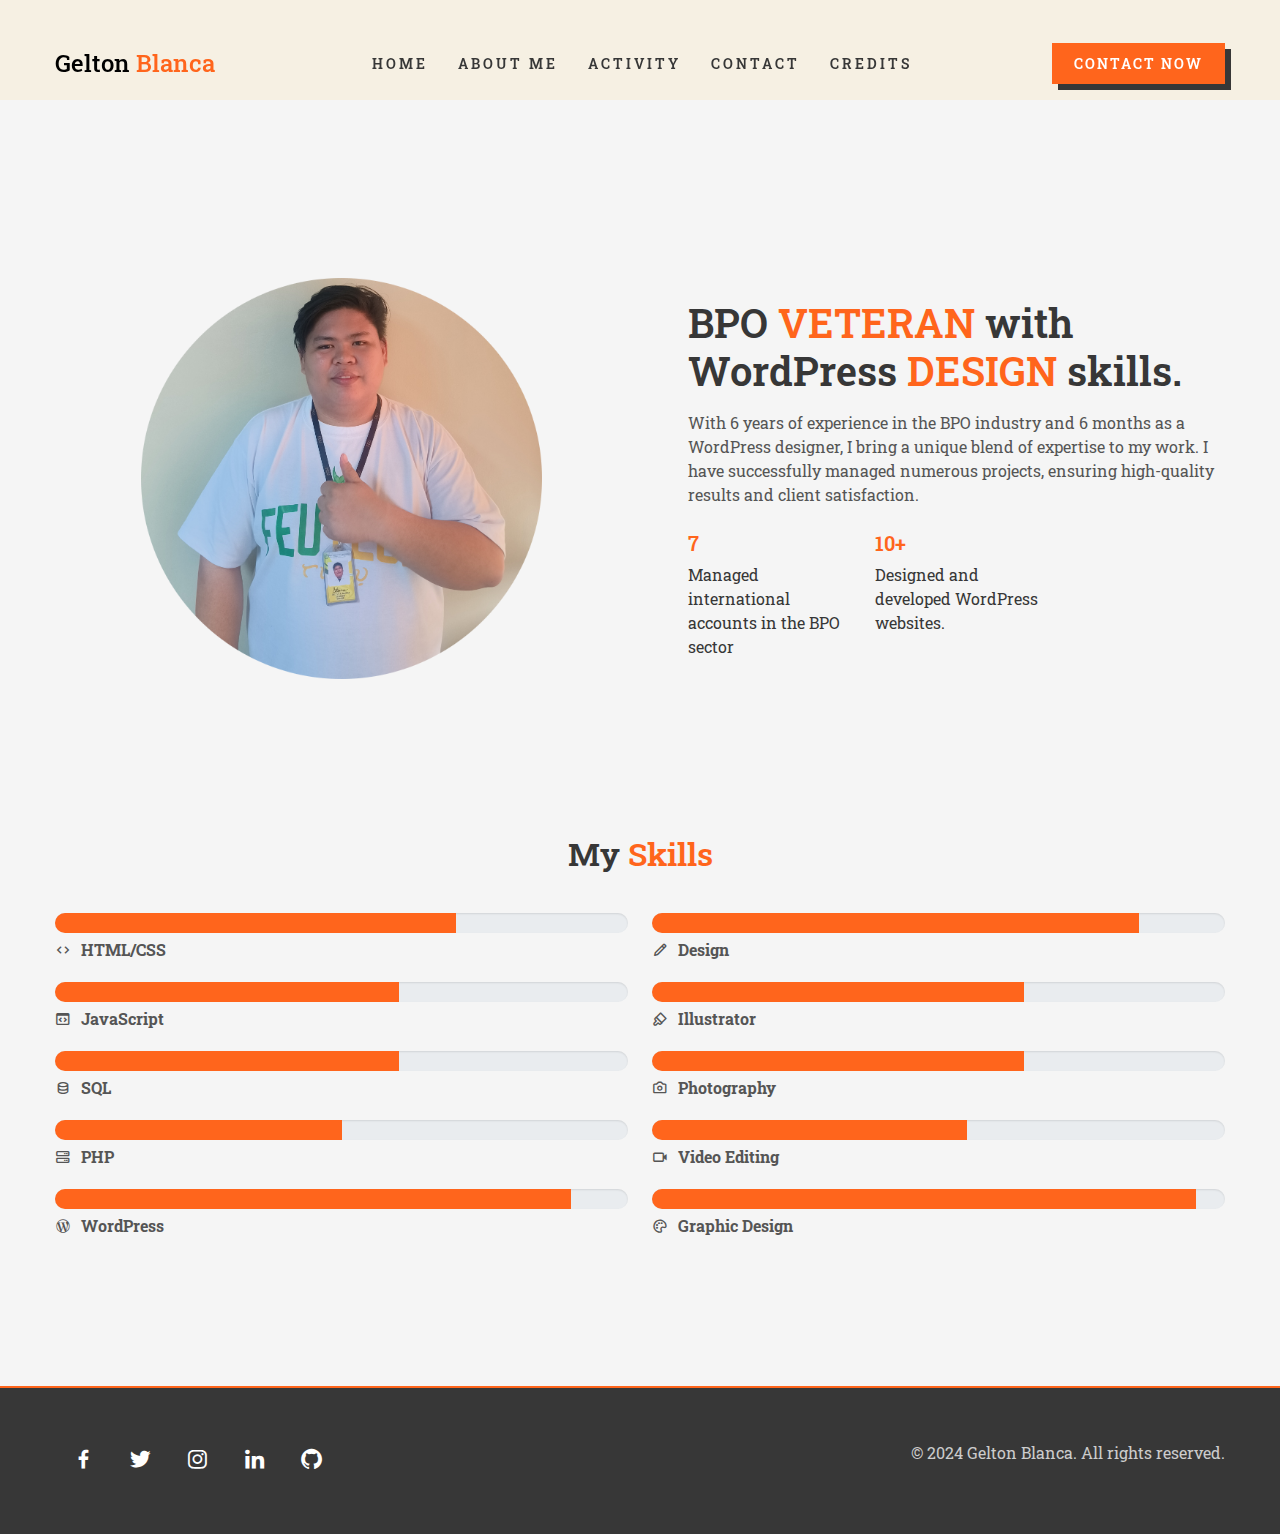
==== pages/About/index.html @ a40f0b9a "refractor( about me page, activity and contact) change the style of nav )" ====
<!DOCTYPE html>
<html lang="en">
<head>
    <meta charset="UTF-8">
    <meta name="viewport" content="width=device-width, initial-scale=1.0">

    <!-- Bootstrap CSS -->
    <link href="https://cdn.jsdelivr.net/npm/bootstrap@5.3.3/dist/css/bootstrap.min.css" rel="stylesheet" integrity="sha384-QWTKZyjpPEjISv5WaRU9OFeRpok6YctnYmDr5pNlyT2bRjXh0JMhjY6hW+ALEwIH" crossorigin="anonymous">
    <!--Boxicon-->
    <link href='https://unpkg.com/boxicons@2.1.4/css/boxicons.min.css' rel='stylesheet'>
    <!-- CSS only -->
    <link rel="stylesheet" href="./assets/css/style.css">

    <title>Personal Portfolio</title>
</head>
<body>
   <!--Header-->
   <header class="main-header">
    <nav class="navbar header-nav navbar-expand-lg">
        <div class="container">
            <!--LOGO-->
            <a href="#" class="navbar-brand">
                <h4 class="mb-0">Gelton <span class="text-primary">Blanca</span></h4>
            </a>

            <!--Menu-->
            <div class="collapse navbar-collapse justify-content-end" id="navbar-collapse-toggle">
                <ul class="navbar-nav mx-auto">
                    <li>
                        <a href="../../index.html" class="nav-link">Home</a>
                    </li>
                    <li>
                        <a href="./index.html" class="nav-link">About Me</a>
                    </li>
                    <li>
                        <a href="../Activity/index.html" class="nav-link">Activity</a>
                    </li>
                    <li>
                        <a href="../Contact/index.html" class="nav-link">Contact</a>
                    </li>
                    <li>
                        <a href="../Credits/index.html" class="nav-link">Credits</a>
                    </li>
                </ul>
            </div>

            <!--Button-->
            <div class="ms-auto d-none d-lg-block">
                <a class="colored-btn" href="#">Contact Now</a>
            </div>
            <!--Mobile-->
            <button class="navbar-toggler collapsed" type="button" 
            data-bs-toggle="collapse" 
            data-bs-target="#navbar-collapse-toggle">
            <span></span>
            <span></span>
            <span></span>
        </button>
        </div>
    </nav>
   </header>

   <!--Main-->
   <main>
    <section id="home" class="home-section bg-gray">
        <!--Card section-->
</div>
</main>
    <!--About-->
    <section id="About" class="about-section">
        <div class="container">
            <div class="row gy-5 align-items-center">
                <div class="col-lg-6 text-center">
                    <img src="./assets/img/about-page.png" class="img-fluid" alt="">
                </div>
                <div class="col-lg-6 ps-lg-5">
                    <div class="about-text">
                        <h3 class="h1 mb-3 text-dark fw-semibold">BPO <span class="text-primary">VETERAN</span> with WordPress <span class="text-primary">DESIGN</span> skills.</h3>
                        <p>With 6 years of experience in the BPO industry and 6 months as a WordPress designer, I bring a unique blend of expertise to my work. I have successfully managed numerous projects, ensuring high-quality results and client satisfaction.</p>
                        <div class="row pt-2">
                            <div class="col-6 col-md-4">
                                <h5 class="text-primary fw-semibold fs-4-mb-0">7</h5>
                                <span class="text-dark">Managed international accounts in the BPO sector</span>
                            </div>
                            <div class="col-6 col-md-4">
                                <h5 class="text-primary fw-semibold fs-4-mb-0">10+</h5>
                                <span class="text-dark">Designed and developed WordPress websites.</span>
                            </div>
                        </div>
                    </div>
                </div>
            </div>
        </div>
    </section>
   </main>

    <!--Skills Section with Progress Bars-->
    <section id="Progress-bar" class="progress-section">
        <div class="container">
            <div class="progress-heading text-center">
                <h2 class="text-dark fw-semibold">My <span class="text-primary">Skills</span></h2>
            </div>
            <div class="row">
                <!-- First Column -->
                <div class="col-md-6">
                    <div class="progress-container">
                        <div class="progress flex-grow-1">
                            <div class="progress-bar" role="progressbar" style="width: 70%;" aria-valuenow="70" aria-valuemin="0" aria-valuemax="100"></div>
                        </div>
                        <div class="progress-title">
                            <i class="bx bx-code"></i> HTML/CSS
                        </div>
                    </div>
                    <div class="progress-container">
                        <div class="progress flex-grow-1">
                            <div class="progress-bar" role="progressbar" style="width: 60%;" aria-valuenow="80" aria-valuemin="0" aria-valuemax="100"></div>
                        </div>
                        <div class="progress-title">
                            <i class="bx bx-code-block"></i> JavaScript
                        </div>
                    </div>
                    <div class="progress-container">
                        <div class="progress flex-grow-1">
                            <div class="progress-bar" role="progressbar" style="width: 60%;" aria-valuenow="60" aria-valuemin="0" aria-valuemax="100"></div>
                        </div>
                        <div class="progress-title">
                            <i class="bx bx-data"></i> SQL
                        </div>
                    </div>
                    <div class="progress-container">
                        <div class="progress flex-grow-1">
                            <div class="progress-bar" role="progressbar" style="width: 50%;" aria-valuenow="50" aria-valuemin="0" aria-valuemax="100"></div>
                        </div>
                        <div class="progress-title">
                            <i class="bx bx-server"></i> PHP
                        </div>
                    </div>
                    <div class="progress-container">
                        <div class="progress flex-grow-1">
                            <div class="progress-bar" role="progressbar" style="width: 90%;" aria-valuenow="90" aria-valuemin="0" aria-valuemax="100"></div>
                        </div>
                        <div class="progress-title">
                            <i class='bx bxl-wordpress'></i> WordPress
                        </div>
                    </div>
                </div>

                <!-- Second Column -->
                <div class="col-md-6">
                    <div class="progress-container">
                        <div class="progress flex-grow-1">
                            <div class="progress-bar" role="progressbar" style="width: 85%;" aria-valuenow="85" aria-valuemin="0" aria-valuemax="100"></div>
                        </div>
                        <div class="progress-title">
                            <i class="bx bx-pencil"></i> Design
                        </div>
                    </div>
                    <div class="progress-container">
                        <div class="progress flex-grow-1">
                            <div class="progress-bar" role="progressbar" style="width: 65%;" aria-valuenow="75" aria-valuemin="0" aria-valuemax="100"></div>
                        </div>
                        <div class="progress-title">
                            <i class="bx bx-brush"></i> Illustrator
                        </div>
                    </div>
                    <div class="progress-container">
                        <div class="progress flex-grow-1">
                            <div class="progress-bar" role="progressbar" style="width: 65%;" aria-valuenow="65" aria-valuemin="0" aria-valuemax="100"></div>
                        </div>
                        <div class="progress-title">
                            <i class="bx bx-camera"></i> Photography
                        </div>
                    </div>
                    <div class="progress-container">
                        <div class="progress flex-grow-1">
                            <div class="progress-bar" role="progressbar" style="width: 55%;" aria-valuenow="55" aria-valuemin="0" aria-valuemax="100"></div>
                        </div>
                        <div class="progress-title">
                            <i class="bx bx-video"></i> Video Editing
                        </div>
                    </div>
                    <div class="progress-container">
                        <div class="progress flex-grow-1">
                            <div class="progress-bar" role="progressbar" style="width: 95%;" aria-valuenow="95" aria-valuemin="0" aria-valuemax="100"></div>
                        </div>
                        <div class="progress-title">
                            <i class="bx bx-palette"></i> Graphic Design
                        </div>
                    </div>
                </div>
            </div>
        </div>
    </section>

<!--Footer-->
<footer class="main-footer">
    <div class="container">
        <div class="row align-items-center">
            <div class="col-md-6 py-2">
                <div class="nav justify-content-center justify-content-md-start">
                    <a href="#" class="nav-link"><i class="bx bxl-facebook"></i></a>
                    <a href="#" class="nav-link"><i class="bx bxl-twitter"></i></a>
                    <a href="#" class="nav-link"><i class="bx bxl-instagram"></i></a>
                    <a href="#" class="nav-link"><i class="bx bxl-linkedin"></i></a>
                    <a href="#" class="nav-link"><i class="bx bxl-github"></i></a>
                </div>
            </div>
            <div class="col-md-6 py-2 text-center text-md-end">
                <p>&copy; 2024 Gelton Blanca. All rights reserved.</p>
            </div>
        </div>
    </div>
</footer>

    <!--Bootstrap JS-->
    <script src="https://cdn.jsdelivr.net/npm/bootstrap@5.3.3/dist/js/bootstrap.bundle.min.js" integrity="sha384-YvpcrYf0tY3lHB60NNkmXc5s9fDVZLESaAA55NDzOxhy9GkcIdslK1eN7N6jIeHz" crossorigin="anonymous"></script>
    <!--JQuery-->
    <script src="https://code.jquery.com/jquery-3.6.0.min.js"></script>
    <!--Custom JS-->
    <script src="./assets/js/script.js"></script>

</body>
</html>
---- pages/About/assets/css/style.css ----
@import url('https://fonts.googleapis.com/css2?family=Roboto+Slab:wght@100..900&display=swap');


:root{
    --primary-color: #FF651C;
    --dark-color: #373737;
}


body{
    font-family: "Roboto slab", sans-serif;
    font-weight: 400;
    color: #555;
    background-color: #f5f5f5;

}


img{
    max-width: 100%;
}


a{
    color: var(--primary-color);
    text-decoration: none;
}

a:hover{
    color: #CB612F;
    text-decoration: none;
}

.text-primary{
    color: var(--primary-color) !important;
}

.text-dark{
    color: var(--dark-color) !important;
}

/*Header*/

.main-header{
    position:fixed;
    top:0;
    left:0;
    right:0;
    z-index: 11;
    background:transparent;
    transition: 0.3s background;
}

.main-header .navbar{
    padding: 15px 0;
}

.main-header .navbar-nav > li {
    padding: 0 10px;
}

.main-header .navbar-nav > li > .nav-link{
    padding: 0 5px;
    line-height: 35px;
    font-weight: 600;
    text-transform: uppercase;
    font-size: 14px;
    color: var(--dark-color);
    letter-spacing: 3px;
    position:relative;
}


.main-header .navbar-nav > li > .nav-link:after {
    content: "";
    position: absolute;
    bottom: 0;
    right: 0;
    left: auto;
    width: 0;
    height: 2px;
    background: var(--primary-color);
    transition: ease all 0.3s;
}

.main-header .navbar-nav > li > .nav-link:hover {
    color: var(--primary-color)
}

.main-header .navbar-nav > li > .nav-link:hover:after{
    left: 0;
    right:auto;
    width: 100%;

}

@media(max-width: 991px) {
    .main-header .navbar-collapse{
        border-bottom: 2px solid rgba(55, 55, 55, 0.1);
        border-top: 2px solid rgba(55, 55, 55, 0.1);
        position: absolute;
        top: 100%;
        left: 0;
        right: 0;
        background: #fff;
    }
    .main-header .navbar-nav > li + li{
        border-top: 1px solid rgba(55, 55, 55, 0.1);
    }

    .main-header .navbar-nav > li > .nav-link{
        line-height: 50px;
    }

    .main-header .navbar-nav > li > .nav-link:after{
        display: none;
    }

    .main-header .navbar-toggler{
        display:flex;
        flex-direction: column;
        border: none;
        padding: 4px 9px;
        outline: none;
        box-shadow: none;
    }
    .main-header .navbar-toggler span{
        width:25px;
        height:3px;
        background: var(--dark-color);
        margin: 4px 0;
        transition: 0.3s
    }
}


.fixed-header {
    background: rgba(255,255,255,0.9);
    backdrop-filter: blur(10px);
    box-shadow: 0 0.125rem rgba(55, 55, 55, 0.7);

}

.colored-btn{
    padding: 8px 20px;
    border: 2px solid var(--primary-color);
    font-size: 14px;
    line-height: 1.5;
    text-decoration: none;
    font-weight: 600;
    letter-spacing: 2px;
    text-transform: uppercase;
    transition: ease all 0.3s;
    display:inline-block;
    background-color: var(--primary-color);
    color: #fff;
    box-shadow: 6px 6px 0 var(--dark-color);
}

.main-content-1{
    padding: 80px 0;

}

.colored-btn:hover{
    background-color: #fff;
    color: var(--primary-color);
    box-shadow: 6px 6px 0 var(--primary-color);
}

.bg-gray{
    background-color: rgba(254,196,72,0.1);
}

.bg-dark {
    background-color: var(--dark-color) !important;
}

main{
    position: relative;
    z-index: 1;
}

/*Home*/
.home-section {
    position:relative;
    overflow: hidden;
    padding-bottom: 100px;
}


/**Card Main**/

.container{
    max-width: 1200px;
    margin: 0 auto;
    padding: 28px 15px;
}

/*About*/
.about-section {
    position: relative;
    overflow: hidden;
    padding: 100px 0;
    padding-top: 150px;
    padding-bottom: 0px;
}

.about-section img{
    width: 70%;
}

@media screen and (max-width: 767px){
    .home-section .home-intro h6{
        margin: 0 0 20px;
    }
}

/*Skills*/
.progress-section {
    padding: 100px 0;
}

.progress-heading h2 {
    margin-bottom: 40px;
}

.progress-container {
    margin-bottom: 20px;
}

.progress-container .progress {
    height: 20px;
    background-color: #e9ecef;
    border-radius: 10px;
    overflow: hidden;
    box-shadow: inset 0 1px 2px rgba(0, 0, 0, 0.1);
}

.progress-bar {
    background-color: var(--primary-color);
    text-align: center;
    line-height: 20px;
    color: #fff;
}

.progress-title {
    margin-top: 5px;
    font-weight: bold;
    display: flex;
    align-items: center;
}

.progress-title i {
    margin-right: 10px;
}

/*Footer*/
.main-footer{
    background: var(--dark-color);
    padding-top: 10px;
    padding-bottom: 10px;
    border-top: 2px solid var(--primary-color);
    color: rgba(255, 255, 255, 0.75)
}

.main-footer a{
    color: #fff;
    font-size: 25px;
}

.main-footer a:hover{
    color: var(--primary-color);
}

.footer .nav a + a{
    margin-left:18px;
}
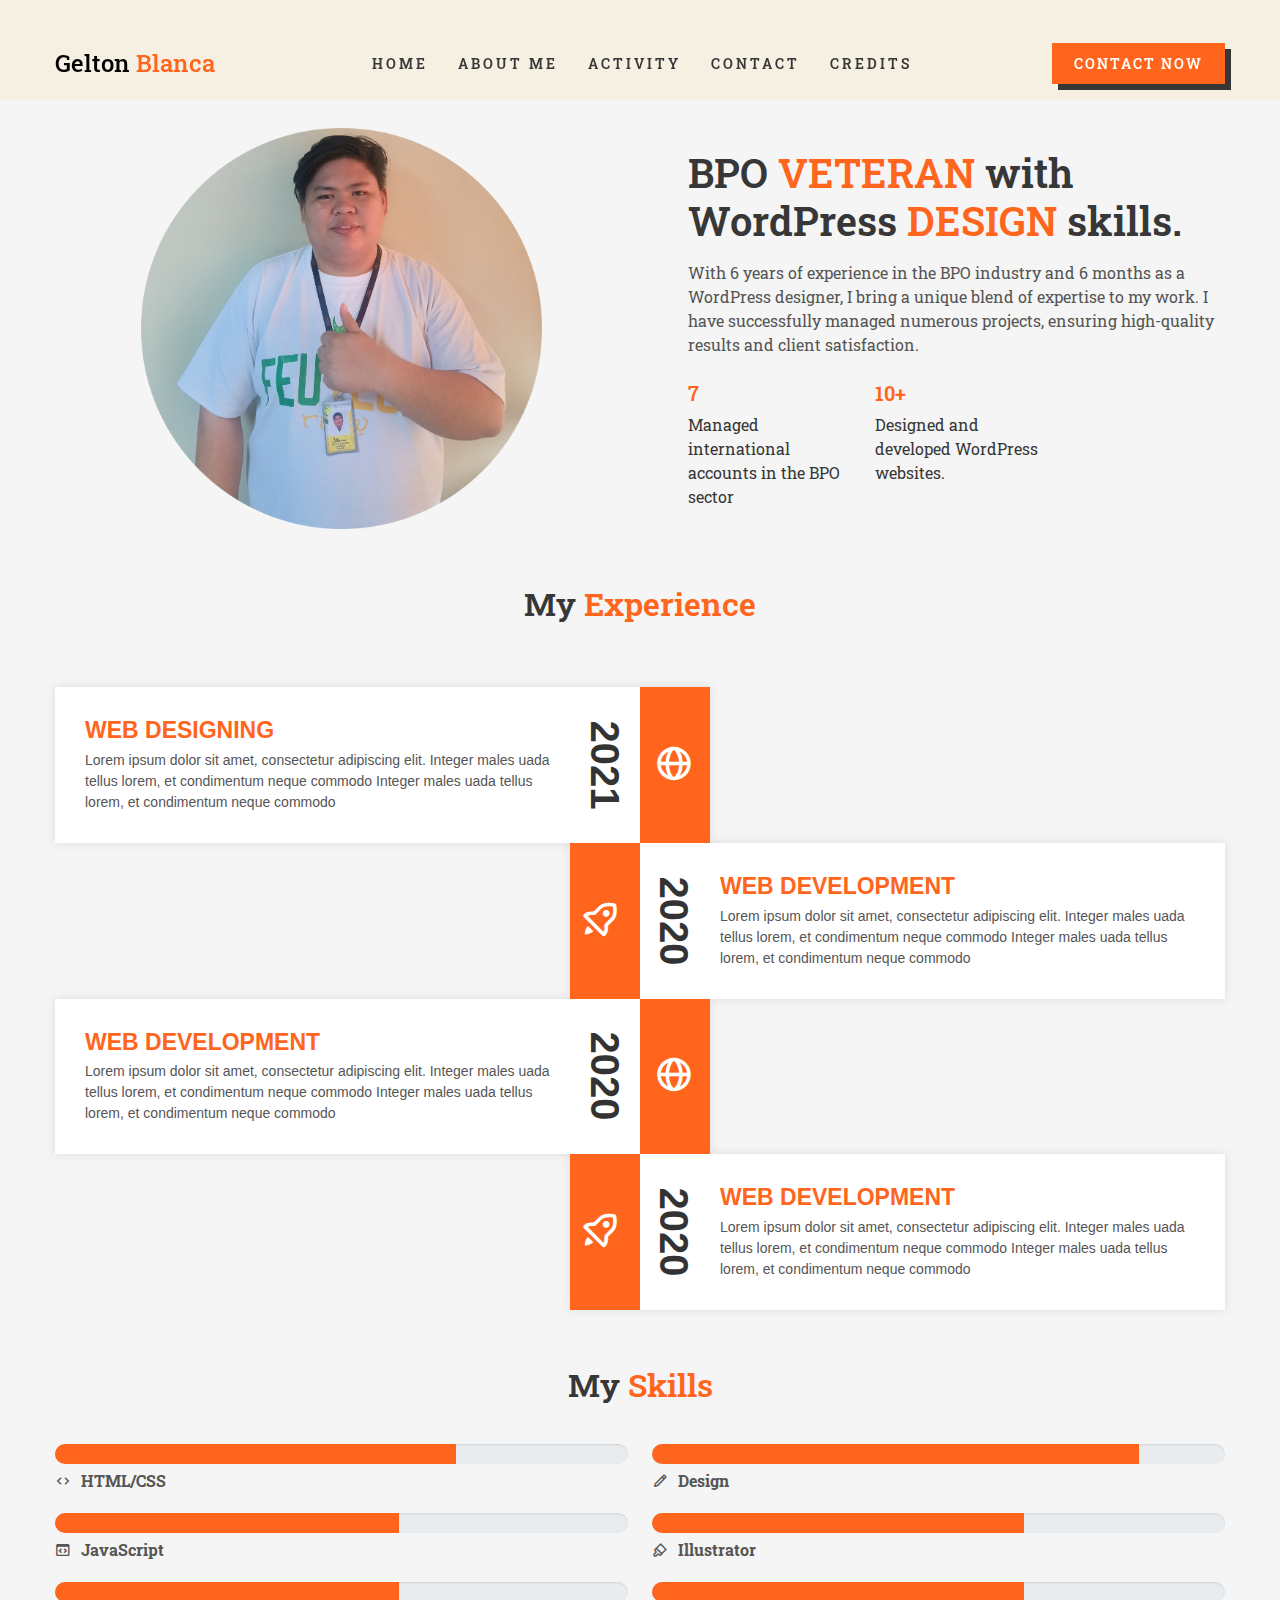
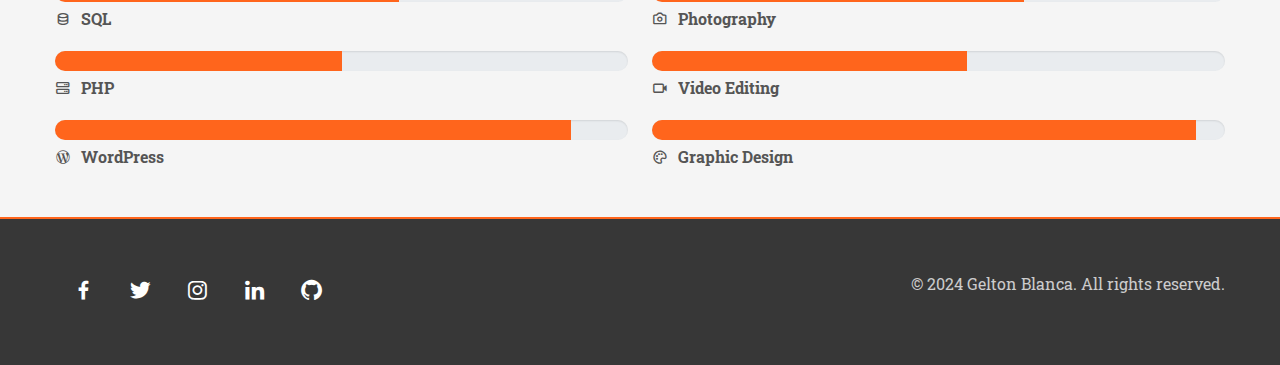
==== commit 776c4086: "refractor(about me page) adjust the padding, add timeline docs(readme) add reference,title,short des" ====
--- a/pages/About/index.html
+++ b/pages/About/index.html
@@ -93,6 +93,59 @@
         </div>
     </section>
    </main>
+   <div class="container">
+    <h2 class="text-dark fw-semibold text-center">My <span class="text-primary">Experience</span></h2>
+   </div>
+   
+<!--Experience-->
+<div class="container">
+ <div class="row">
+      <div class="col-md-12">
+            <div class="main-timeline">
+                 <div class="timeline">
+                      <a href="#" class="timeline-content">
+                            <div class="timeline-icon"><i class="bx bx-globe"></i></div>
+                            <div class="timeline-year">2021</div>
+                            <h3 class="title">Web Designing</h3>
+                            <p class="description">
+                                 Lorem ipsum dolor sit amet, consectetur adipiscing elit. Integer males uada tellus lorem, et condimentum neque commodo Integer males uada tellus lorem, et condimentum neque commodo
+                            </p>
+                      </a>
+                 </div>
+                 <div class="timeline">
+                      <a href="#" class="timeline-content">
+                            <div class="timeline-icon"><i class="bx bx-rocket"></i></div>    
+                            <div class="timeline-year">2020</div>
+                            <h3 class="title">Web Development</h3>
+                            <p class="description">
+                                 Lorem ipsum dolor sit amet, consectetur adipiscing elit. Integer males uada tellus lorem, et condimentum neque commodo Integer males uada tellus lorem, et condimentum neque commodo
+                            </p>
+                      </a>
+                 </div>
+                 <div class="timeline">
+                      <a href="#" class="timeline-content">
+                            <div class="timeline-icon"><i class="bx bx-globe"></i></div>
+                            <div class="timeline-year">2020</div>
+                            <h3 class="title">Web Development</h3>
+                            <p class="description">
+                                 Lorem ipsum dolor sit amet, consectetur adipiscing elit. Integer males uada tellus lorem, et condimentum neque commodo Integer males uada tellus lorem, et condimentum neque commodo
+                            </p>
+                      </a>
+                 </div>
+                 <div class="timeline">
+                      <a href="#" class="timeline-content">
+                            <div class="timeline-icon"><i class="bx bx-rocket"></i></div>    
+                            <div class="timeline-year">2020</div>
+                            <h3 class="title">Web Development</h3>
+                            <p class="description">
+                                 Lorem ipsum dolor sit amet, consectetur adipiscing elit. Integer males uada tellus lorem, et condimentum neque commodo Integer males uada tellus lorem, et condimentum neque commodo
+                            </p>
+                      </a>
+                 </div>
+            </div>
+      </div>
+ </div>
+</div>
 
     <!--Skills Section with Progress Bars-->
     <section id="Progress-bar" class="progress-section">
@@ -191,6 +244,8 @@
             </div>
         </div>
     </section>
+
+    
 
 <!--Footer-->
 <footer class="main-footer">
--- a/pages/About/assets/css/style.css
+++ b/pages/About/assets/css/style.css
@@ -201,8 +201,6 @@
 .about-section {
     position: relative;
     overflow: hidden;
-    padding: 100px 0;
-    padding-top: 150px;
     padding-bottom: 0px;
 }
 
@@ -217,9 +215,7 @@
 }
 
 /*Skills*/
-.progress-section {
-    padding: 100px 0;
-}
+
 
 .progress-heading h2 {
     margin-bottom: 40px;
@@ -253,6 +249,126 @@
 
 .progress-title i {
     margin-right: 10px;
+}
+
+/**Experience**/
+.main-timeline{ font-family: 'Poppins', sans-serif; }
+.main-timeline:after{
+    content: '';
+    display: block;
+    clear: both;
+}
+.main-timeline .timeline{
+    width: calc(50% + 70px);
+    margin: 0 5px 0 0;
+    box-shadow: 0 0 10px rgba(0,0,0,0.1);
+    float: left;
+}
+.main-timeline .timeline-content{
+    color: #555;
+    background: #fff;
+    min-height: 130px;
+    padding: 30px 150px 30px 30px;
+    border-top: none;
+    display: block;
+    position: relative;
+}
+.main-timeline .timeline-content:before{
+    content: "";
+    background-color: var(--primary-color);
+    height: 100%;
+    width: 70px;
+    position: absolute;
+    top: 0;
+    right: 0;
+}
+.main-timeline .timeline-content:hover{ text-decoration: none; }
+.main-timeline .timeline-icon{
+    color: #fff;
+    font-size: 40px;
+    line-height: 40px;
+    transform: translateY(-50%);
+    position: absolute;
+    top: 50%;
+    right: 16px;
+}
+.main-timeline .timeline-year{
+    color: #333;
+    font-size: 40px;
+    font-weight: 700;
+    line-height: 40px;
+    text-align: center;
+    transform: translateY(-50%) rotate(90deg);
+    position: absolute;
+    top: 50%;
+    right: 60px;
+}
+.main-timeline .title{
+    color: var(--primary-color);
+    font-size: 23px;
+    font-weight: 600;
+    text-transform: uppercase;
+    margin: 0 0 5px;
+}
+.main-timeline .description{
+    font-size: 14px;
+    margin: 0;
+}
+.main-timeline .timeline:nth-child(even){
+    float: right;
+    margin: 0 0 0 5px;
+}
+.main-timeline .timeline:nth-child(even) .timeline-content{ padding: 30px 30px 30px 150px; }
+.main-timeline .timeline:nth-child(even) .timeline-content:before{
+    right: auto;
+    left: 0;
+}
+.main-timeline .timeline:nth-child(even) .timeline-icon{
+    right: auto;
+    left: 10px;
+}
+.main-timeline .timeline:nth-child(even) .timeline-year{
+    right: auto;
+    left: 60px;
+}
+.main-timeline .timeline:nth-child(4n+2) .timeline-content:before{ background-color: var(--primary-color); }
+.main-timeline .timeline:nth-child(4n+2) .title{ color: var(--primary-color); }
+.main-timeline .timeline:nth-child(4n+3) .timeline-content:before{ background-color: var(--primary-color); }
+.main-timeline .timeline:nth-child(4n+3) .title{ color: var(--primary-color); }
+.main-timeline .timeline:nth-child(4n+4) .timeline-content:before{ background-color: var(--primary-color); }
+.main-timeline .timeline:nth-child(4n+4) .title{ color: var(--primary-color); }
+@media screen and (max-width:767px){
+    .main-timeline .timeline,
+    .main-timeline .timeline:nth-child(even){
+        width: 100%;
+        margin: 0 0 30px;
+    }
+}
+@media screen and (max-width:576px){
+    .main-timeline .timeline .timeline-content,
+    .main-timeline .timeline:nth-child(even) .timeline-content{
+        text-align: center;
+        padding: 130px 25px 25px;
+    }
+    .main-timeline .timeline .timeline-content:before,
+    .main-timeline .timeline:nth-child(even) .timeline-content:before{
+        height: 70px;
+        width: 100%;
+    }
+    .main-timeline .timeline-icon,
+    .main-timeline .timeline:nth-child(even) .timeline-icon{
+        transform: translateY(0) translateX(-50%);
+        top: 16px;
+        left: 50%;
+        right: auto;
+    }
+    .main-timeline .timeline-year,
+    .main-timeline .timeline:nth-child(even) .timeline-year{
+        transform: translateY(0) translateX(-50%);
+        top: 80px;
+        left: 50%;
+        right: auto;
+    }
 }
 
 /*Footer*/
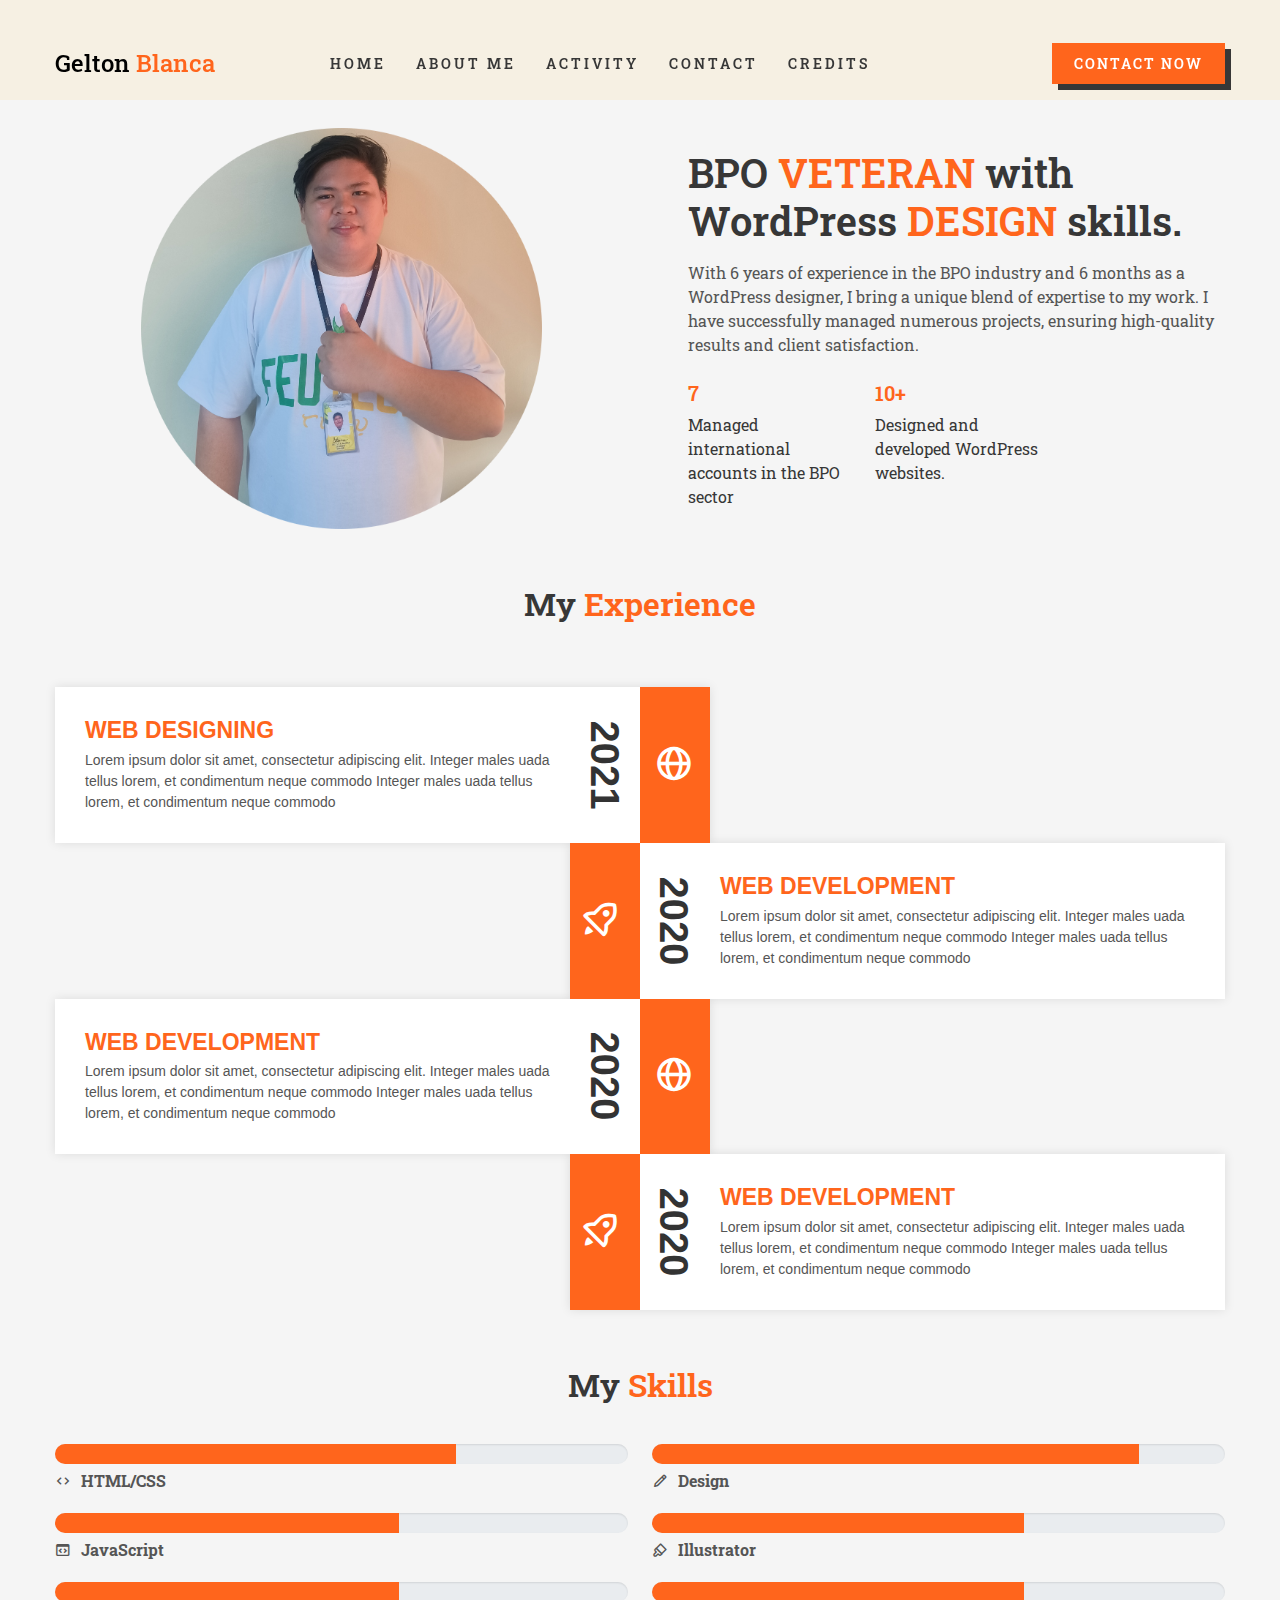
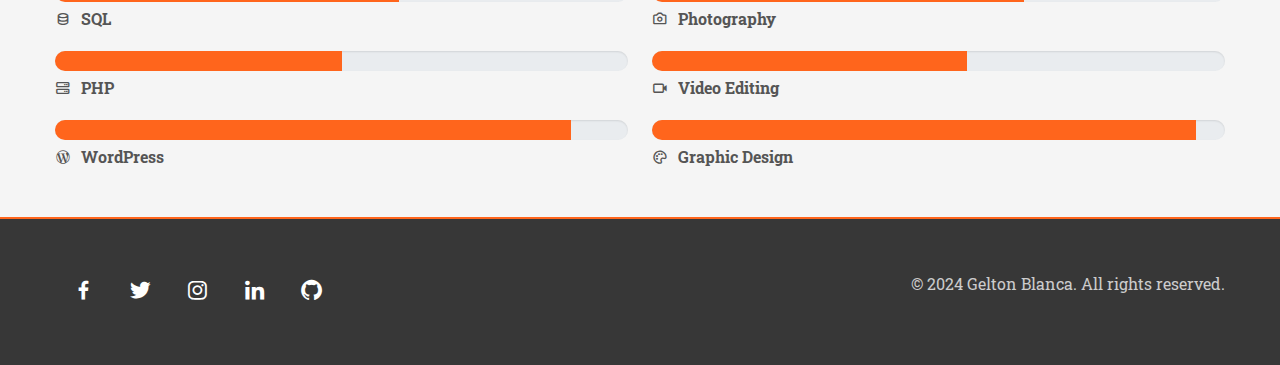
==== commit 44ed3e8a: "-refractor(landing page,About, update the links for footer" ====
--- a/pages/About/index.html
+++ b/pages/About/index.html
@@ -11,7 +11,7 @@
     <!-- CSS only -->
     <link rel="stylesheet" href="./assets/css/style.css">
 
-    <title>Personal Portfolio</title>
+    <title>AWS Landing Page</title>
 </head>
 <body>
    <!--Header-->
@@ -42,7 +42,7 @@
                         <a href="../Credits/index.html" class="nav-link">Credits</a>
                     </li>
                 </ul>
-            </div>
+            </section>
 
             <!--Button-->
             <div class="ms-auto d-none d-lg-block">
@@ -64,8 +64,8 @@
    <main>
     <section id="home" class="home-section bg-gray">
         <!--Card section-->
-</div>
-</main>
+        </section>
+        </main>
     <!--About-->
     <section id="About" class="about-section">
         <div class="container">
@@ -253,11 +253,11 @@
         <div class="row align-items-center">
             <div class="col-md-6 py-2">
                 <div class="nav justify-content-center justify-content-md-start">
-                    <a href="#" class="nav-link"><i class="bx bxl-facebook"></i></a>
-                    <a href="#" class="nav-link"><i class="bx bxl-twitter"></i></a>
-                    <a href="#" class="nav-link"><i class="bx bxl-instagram"></i></a>
-                    <a href="#" class="nav-link"><i class="bx bxl-linkedin"></i></a>
-                    <a href="#" class="nav-link"><i class="bx bxl-github"></i></a>
+                    <a href="https://www.facebook.com/gelton.blanca" class="nav-link"><i class="bx bxl-facebook"></i></a>
+                    <a href="https://x.com/blanca8901" class="nav-link"><i class="bx bxl-twitter"></i></a>
+                    <a href="https://www.instagram.com/gellyton_/" class="nav-link"><i class="bx bxl-instagram"></i></a>
+                    <a href="https://www.linkedin.com/in/gelton-blanca-500a201a8/" class="nav-link"><i class="bx bxl-linkedin"></i></a>
+                    <a href="https://github.com/blanca890" class="nav-link"><i class="bx bxl-github"></i></a>
                 </div>
             </div>
             <div class="col-md-6 py-2 text-center text-md-end">
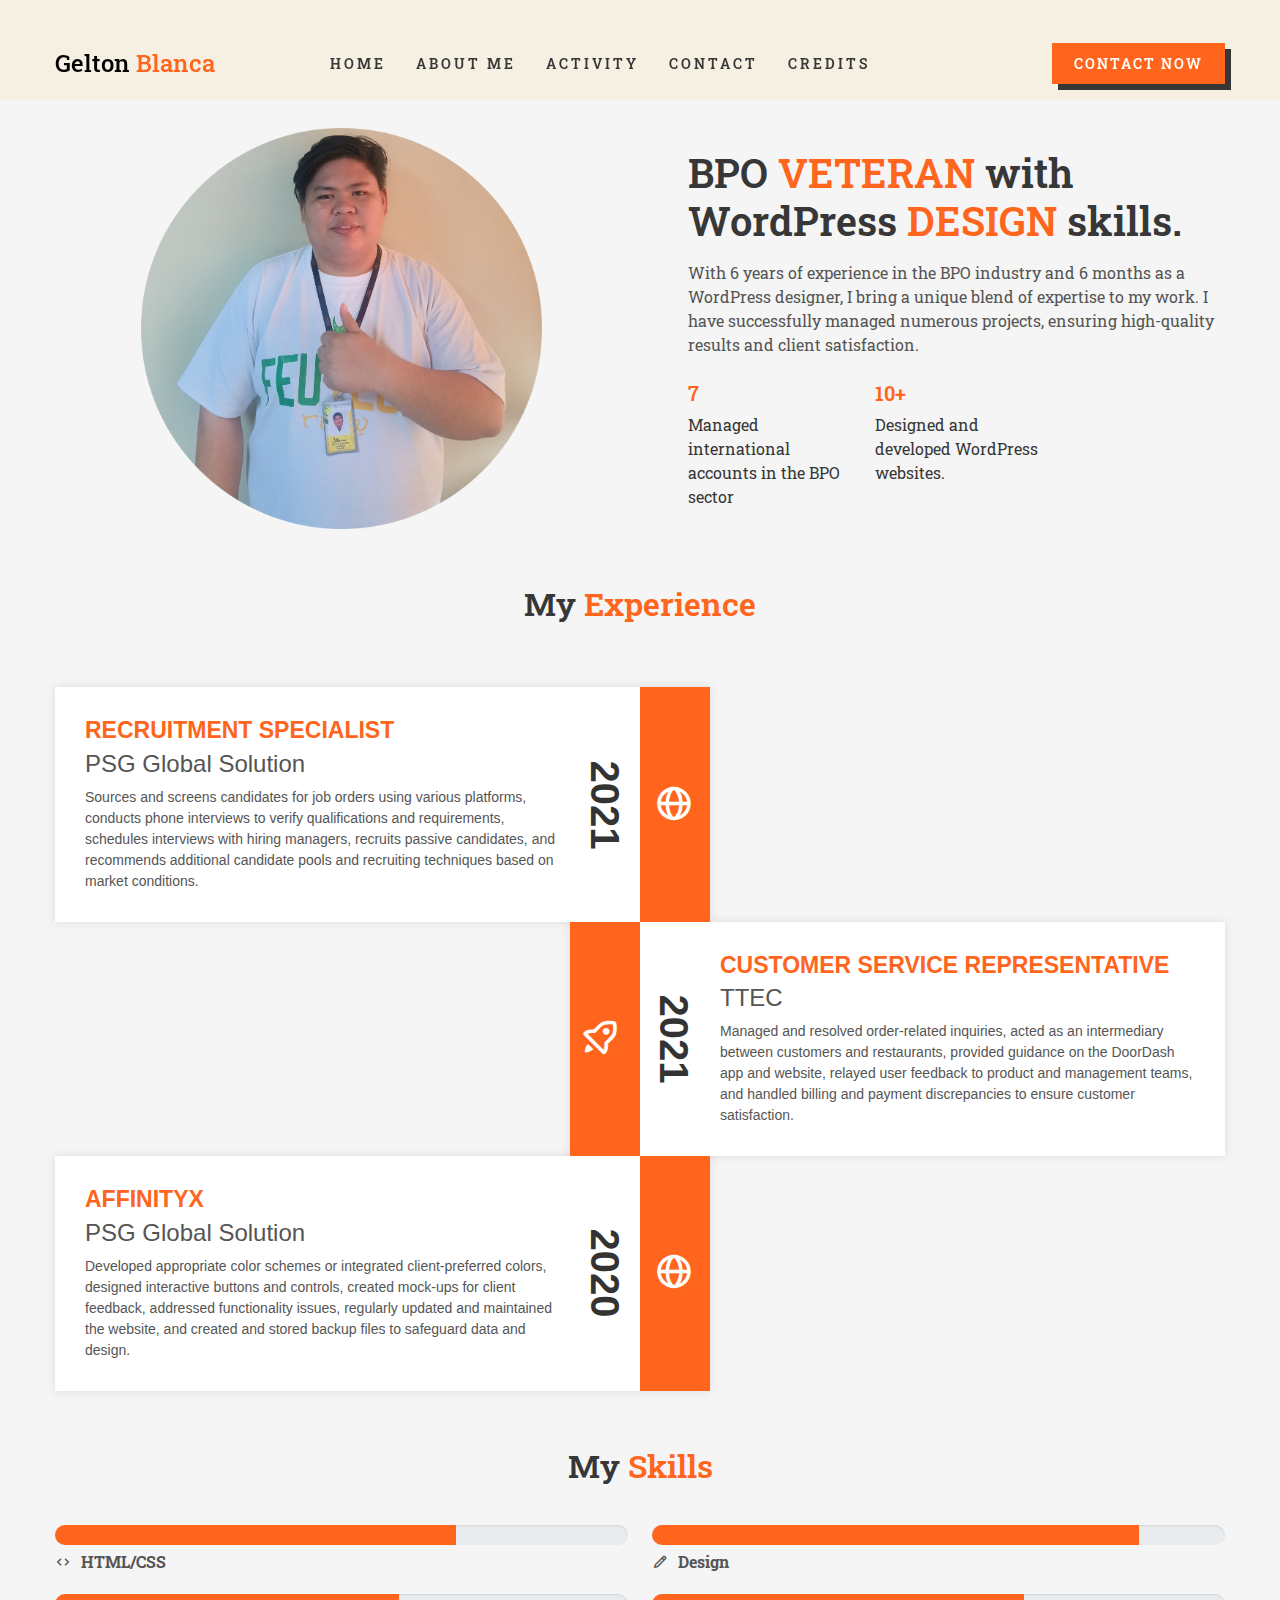
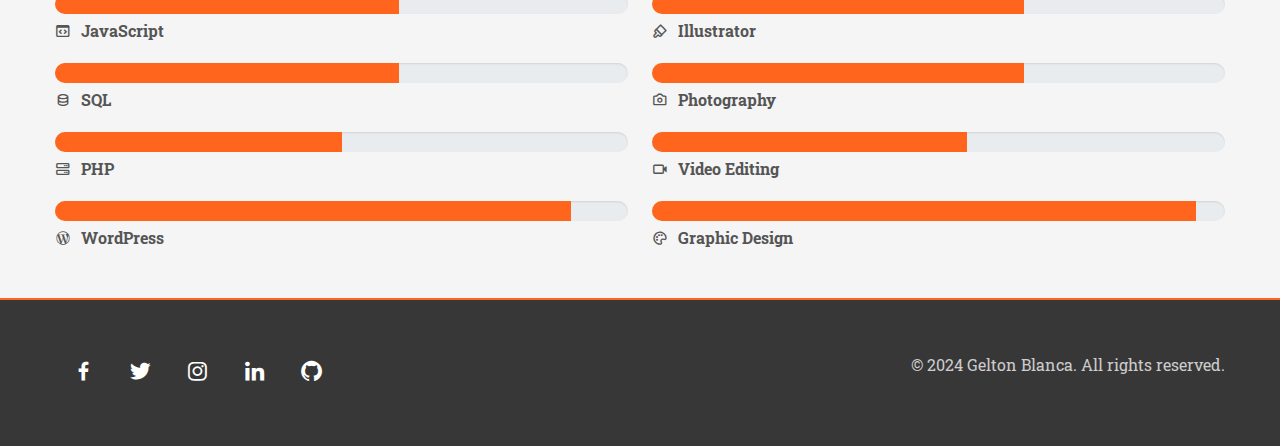
==== commit ceffa544: "refractor(about page) update the info in the experience" ====
--- a/pages/About/index.html
+++ b/pages/About/index.html
@@ -106,19 +106,22 @@
                       <a href="#" class="timeline-content">
                             <div class="timeline-icon"><i class="bx bx-globe"></i></div>
                             <div class="timeline-year">2021</div>
-                            <h3 class="title">Web Designing</h3>
+                            <h3 class="title">Recruitment Specialist</h3>
+                            <h4 class="font-weight-bold">PSG Global Solution</h4>
                             <p class="description">
-                                 Lorem ipsum dolor sit amet, consectetur adipiscing elit. Integer males uada tellus lorem, et condimentum neque commodo Integer males uada tellus lorem, et condimentum neque commodo
+                                Sources and screens candidates for job orders using various platforms, conducts phone interviews to verify qualifications and requirements, schedules interviews with hiring managers, recruits passive candidates, and recommends additional candidate pools and recruiting techniques based on market conditions.
                             </p>
                       </a>
                  </div>
                  <div class="timeline">
                       <a href="#" class="timeline-content">
                             <div class="timeline-icon"><i class="bx bx-rocket"></i></div>    
-                            <div class="timeline-year">2020</div>
-                            <h3 class="title">Web Development</h3>
+                            <div class="timeline-year">2021</div>
+                            <h3 class="title">
+                                Customer Service Representative</h3>
+                                <h4 class="font-weight-bold">TTEC</h4>
                             <p class="description">
-                                 Lorem ipsum dolor sit amet, consectetur adipiscing elit. Integer males uada tellus lorem, et condimentum neque commodo Integer males uada tellus lorem, et condimentum neque commodo
+                                Managed and resolved order-related inquiries, acted as an intermediary between customers and restaurants, provided guidance on the DoorDash app and website, relayed user feedback to product and management teams, and handled billing and payment discrepancies to ensure customer satisfaction.
                             </p>
                       </a>
                  </div>
@@ -126,22 +129,15 @@
                       <a href="#" class="timeline-content">
                             <div class="timeline-icon"><i class="bx bx-globe"></i></div>
                             <div class="timeline-year">2020</div>
-                            <h3 class="title">Web Development</h3>
+                            <h3 class="title">
+                                AffinityX</h3>
+                                <h4 class="font-weight-bold">PSG Global Solution</h4>
                             <p class="description">
-                                 Lorem ipsum dolor sit amet, consectetur adipiscing elit. Integer males uada tellus lorem, et condimentum neque commodo Integer males uada tellus lorem, et condimentum neque commodo
+                                Developed appropriate color schemes or integrated client-preferred colors, designed interactive buttons and controls, created mock-ups for client feedback, addressed functionality issues, regularly updated and maintained the website, and created and stored backup files to safeguard data and design.
                             </p>
                       </a>
                  </div>
-                 <div class="timeline">
-                      <a href="#" class="timeline-content">
-                            <div class="timeline-icon"><i class="bx bx-rocket"></i></div>    
-                            <div class="timeline-year">2020</div>
-                            <h3 class="title">Web Development</h3>
-                            <p class="description">
-                                 Lorem ipsum dolor sit amet, consectetur adipiscing elit. Integer males uada tellus lorem, et condimentum neque commodo Integer males uada tellus lorem, et condimentum neque commodo
-                            </p>
-                      </a>
-                 </div>
+
             </div>
       </div>
  </div>
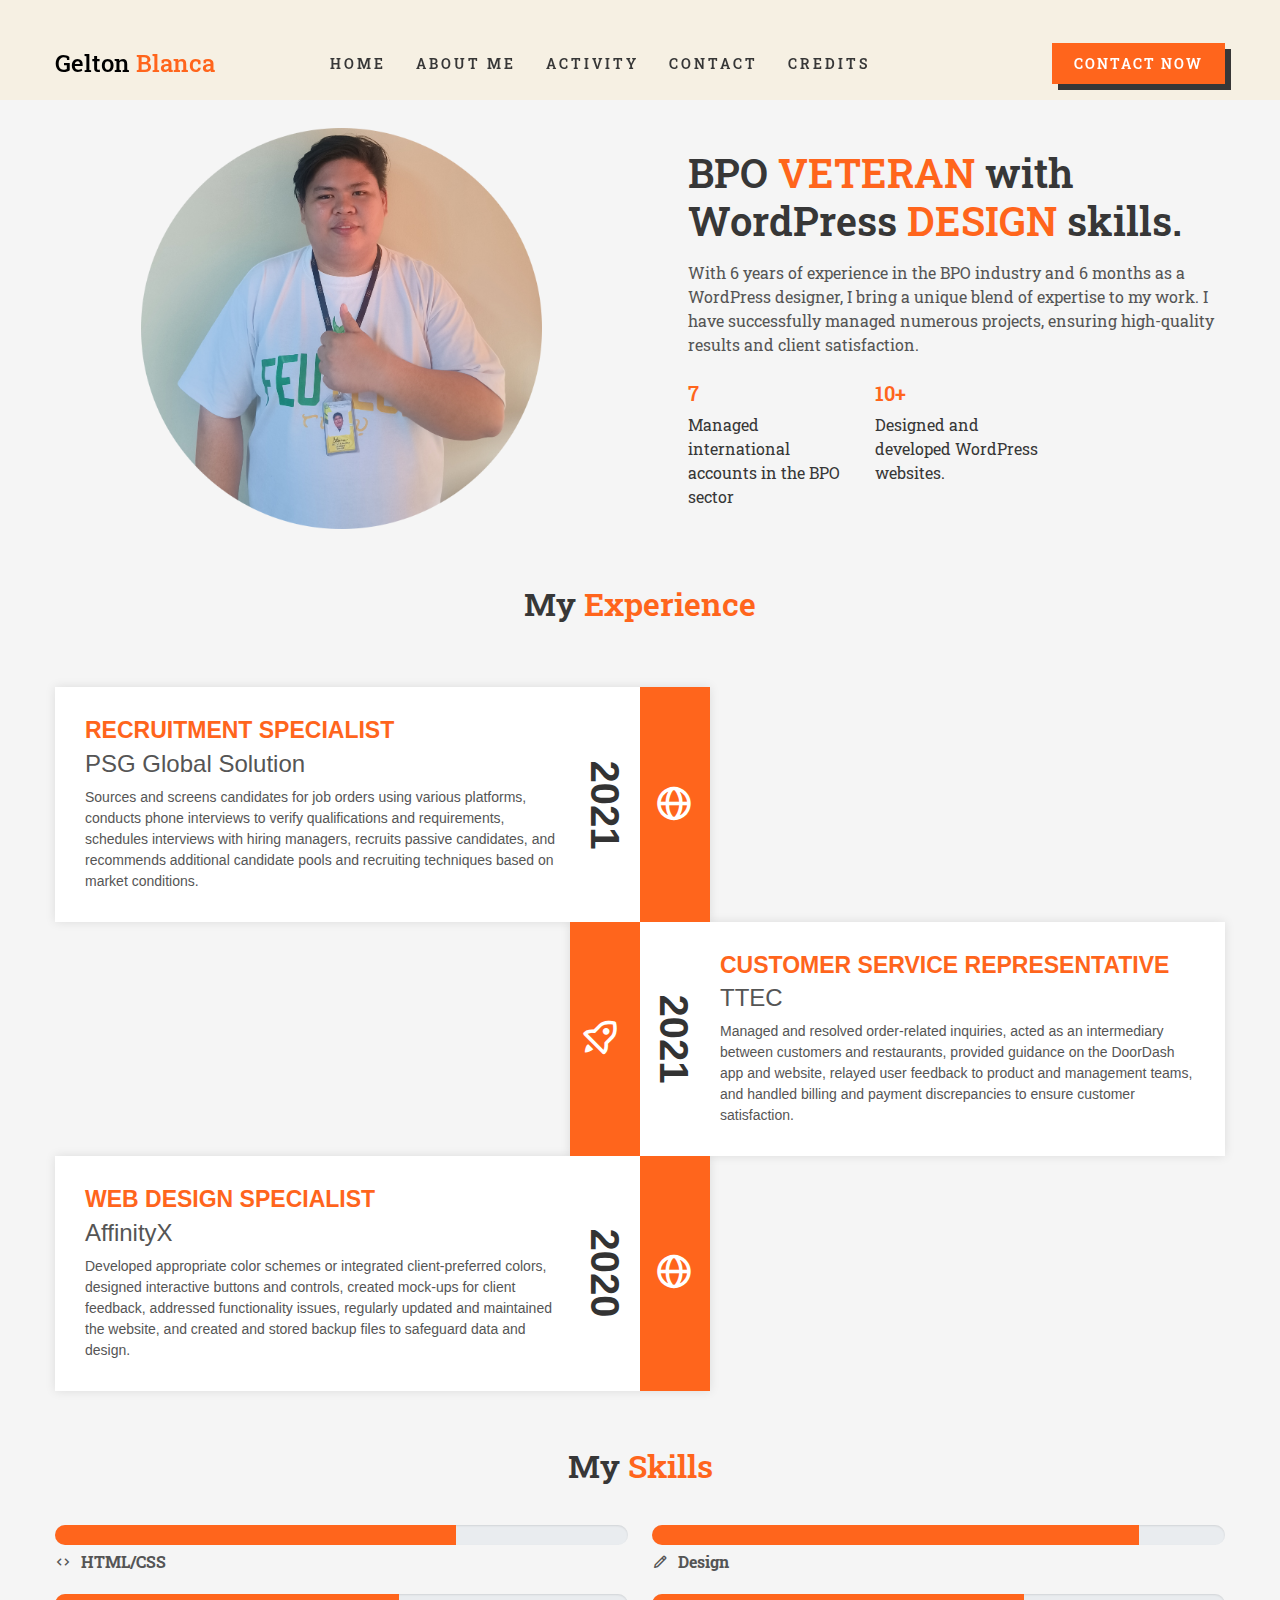
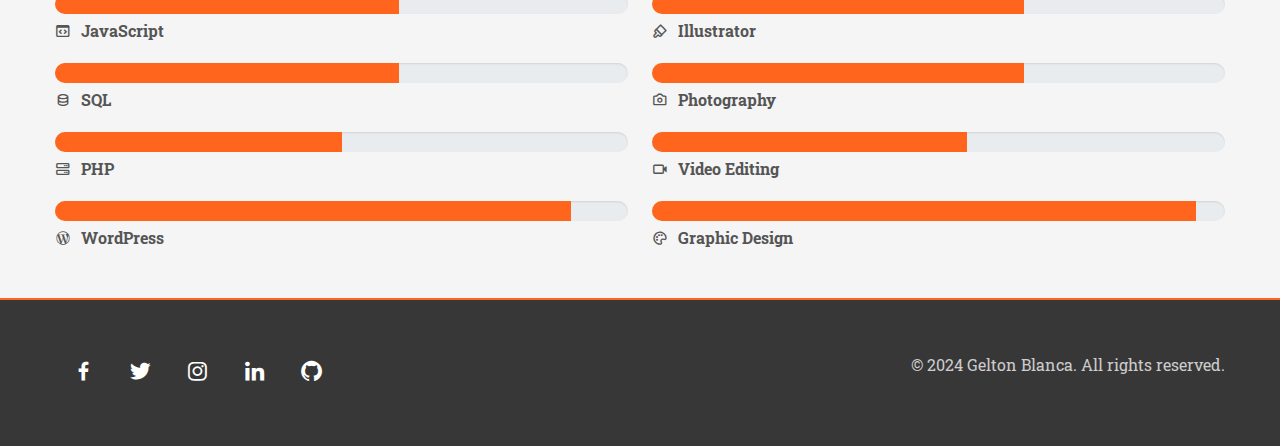
==== commit 98b6c4ee: "feat(credits page) add pictures for the credit and link properly refractor( home, credit,activity an" ====
--- a/pages/About/index.html
+++ b/pages/About/index.html
@@ -11,7 +11,7 @@
     <!-- CSS only -->
     <link rel="stylesheet" href="./assets/css/style.css">
 
-    <title>AWS Landing Page</title>
+    <title>About</title>
 </head>
 <body>
    <!--Header-->
@@ -129,9 +129,9 @@
                       <a href="#" class="timeline-content">
                             <div class="timeline-icon"><i class="bx bx-globe"></i></div>
                             <div class="timeline-year">2020</div>
-                            <h3 class="title">
-                                AffinityX</h3>
-                                <h4 class="font-weight-bold">PSG Global Solution</h4>
+                            <h3 class="title">Web Design Specialist
+                               </h3>
+                                <h4 class="font-weight-bold"> AffinityX</h4>
                             <p class="description">
                                 Developed appropriate color schemes or integrated client-preferred colors, designed interactive buttons and controls, created mock-ups for client feedback, addressed functionality issues, regularly updated and maintained the website, and created and stored backup files to safeguard data and design.
                             </p>
